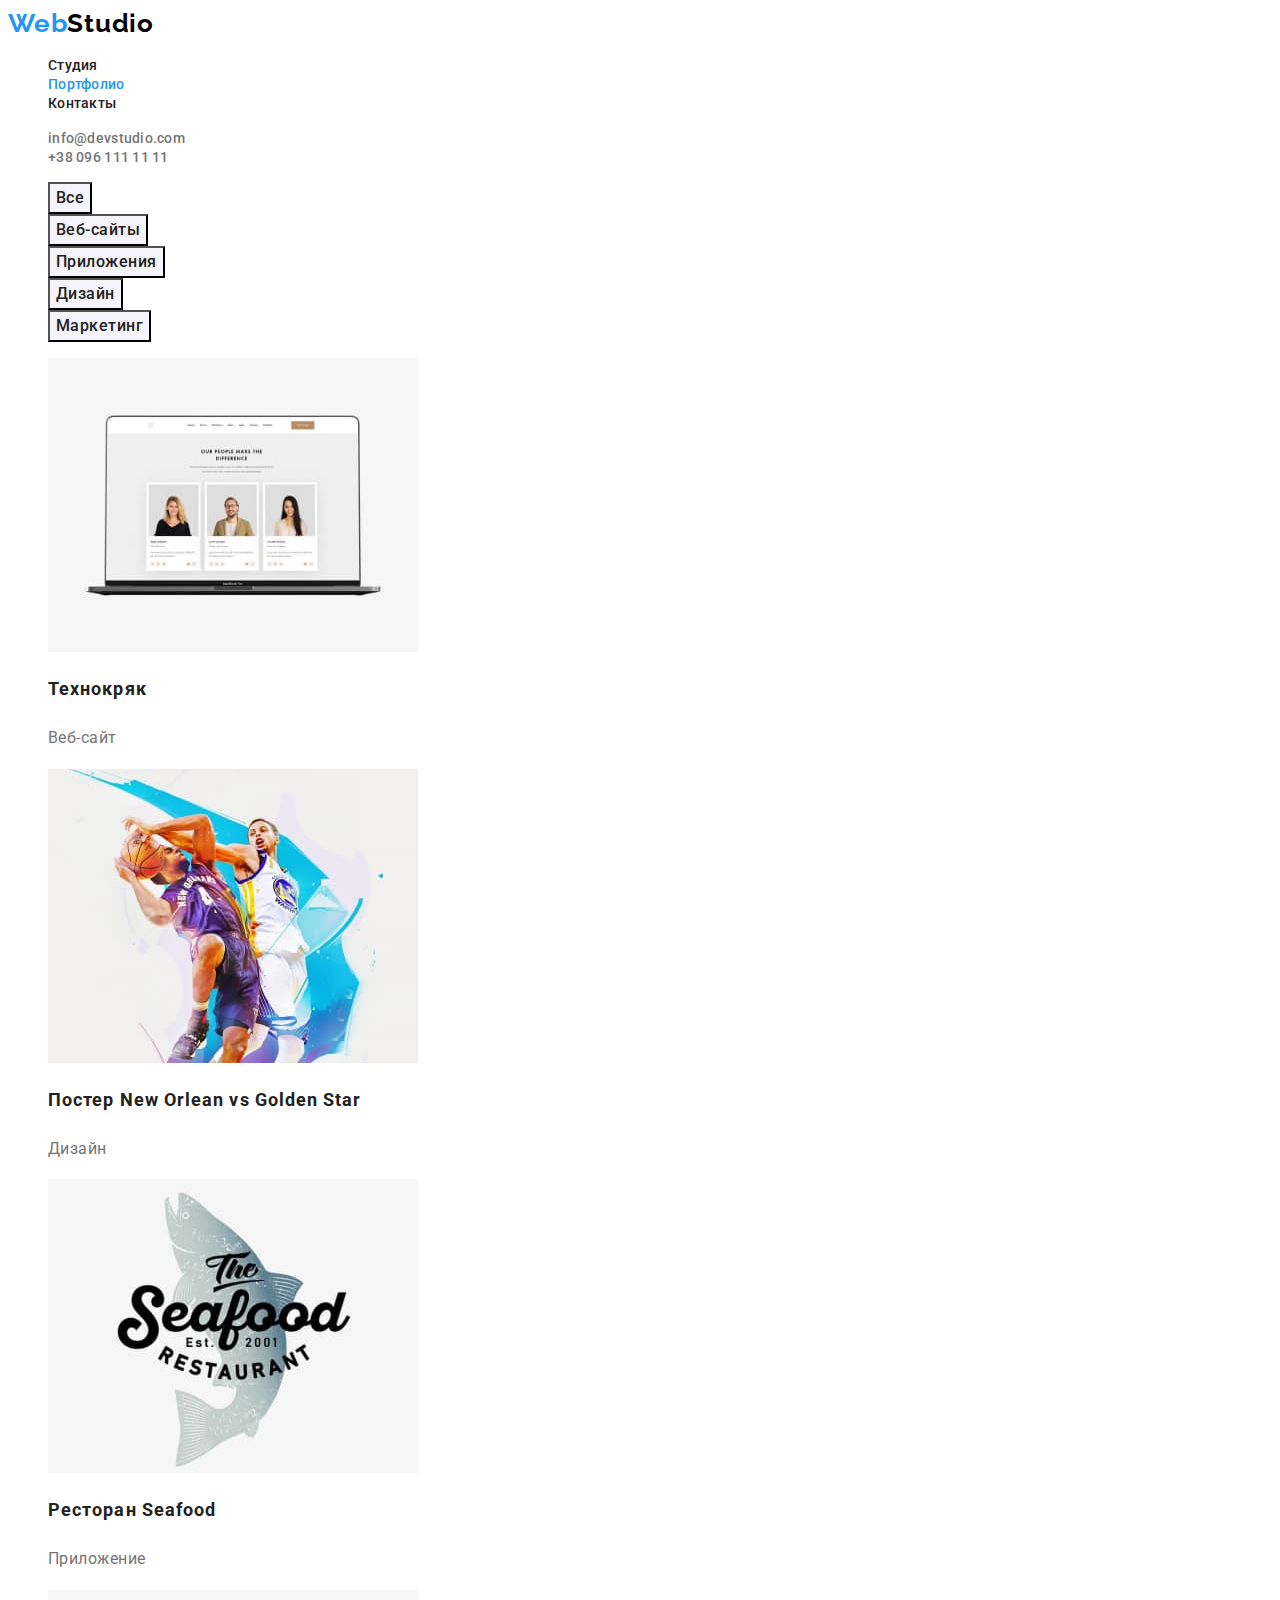
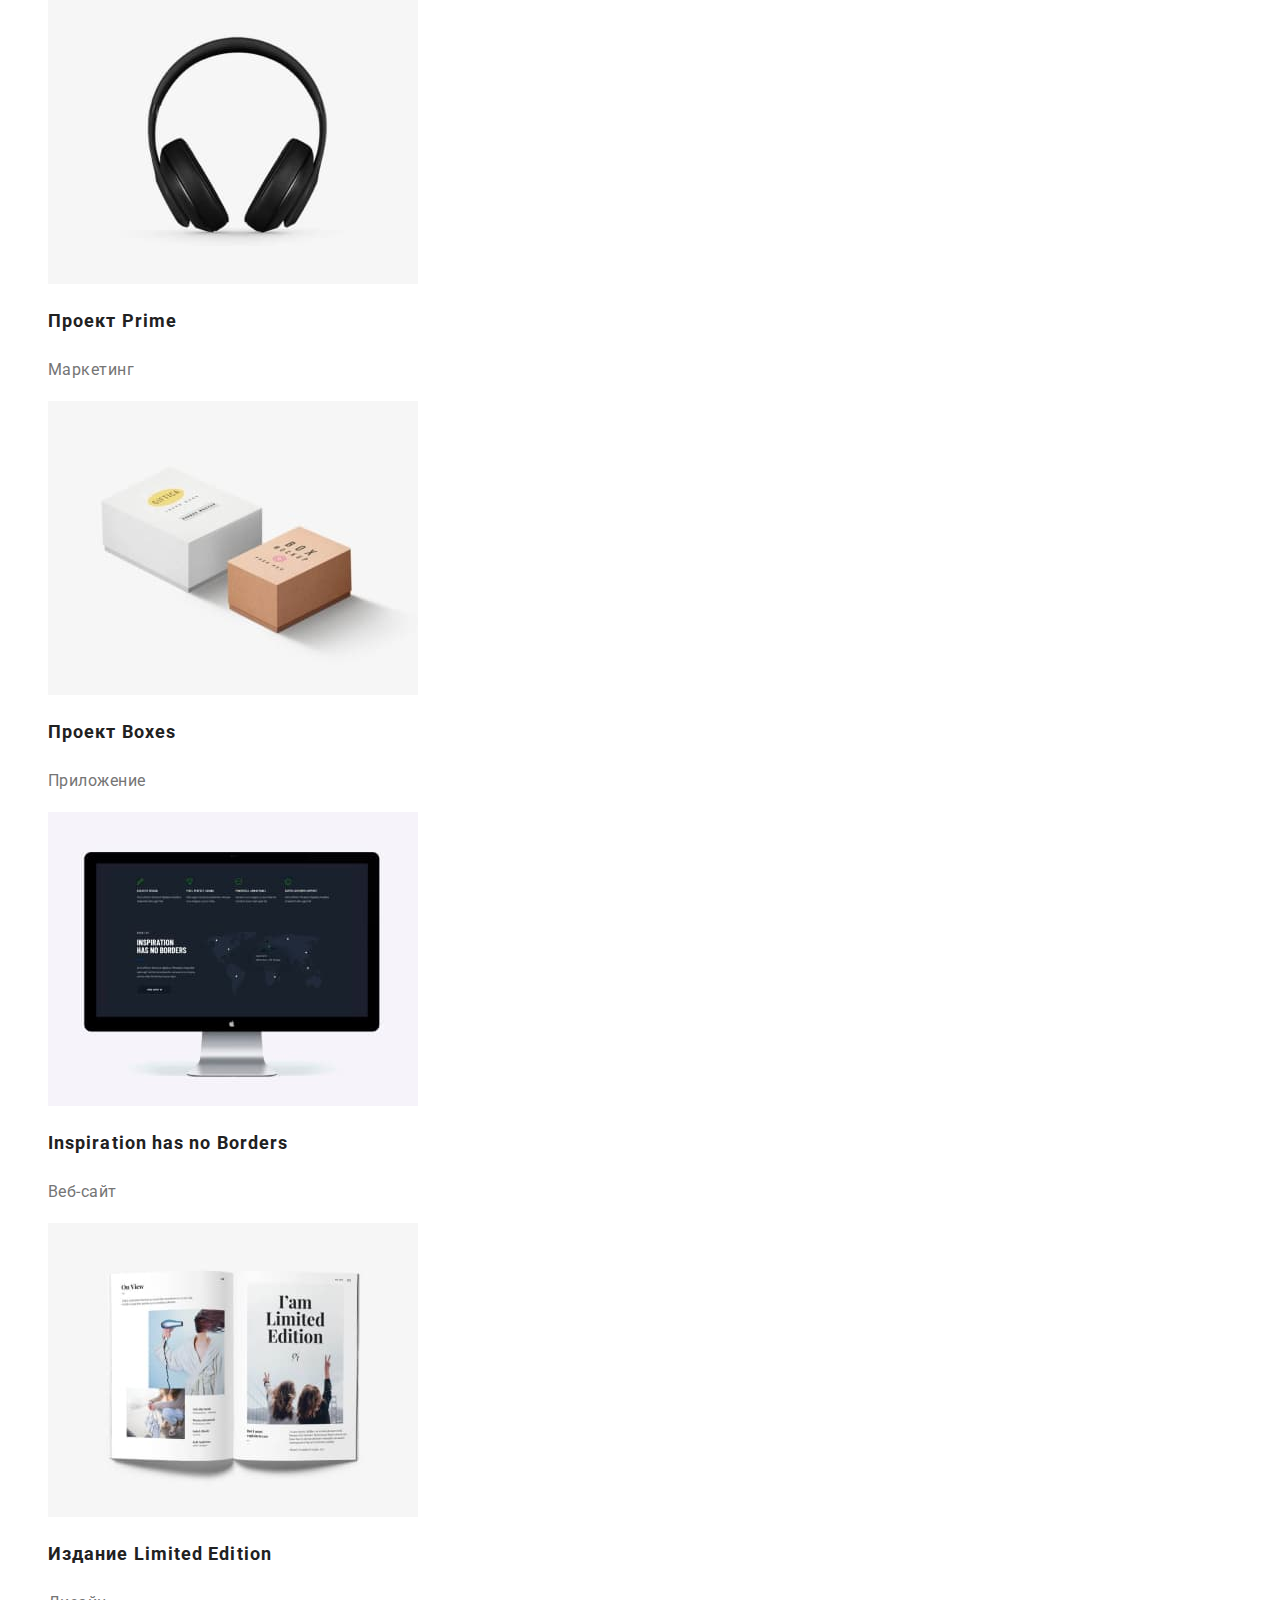
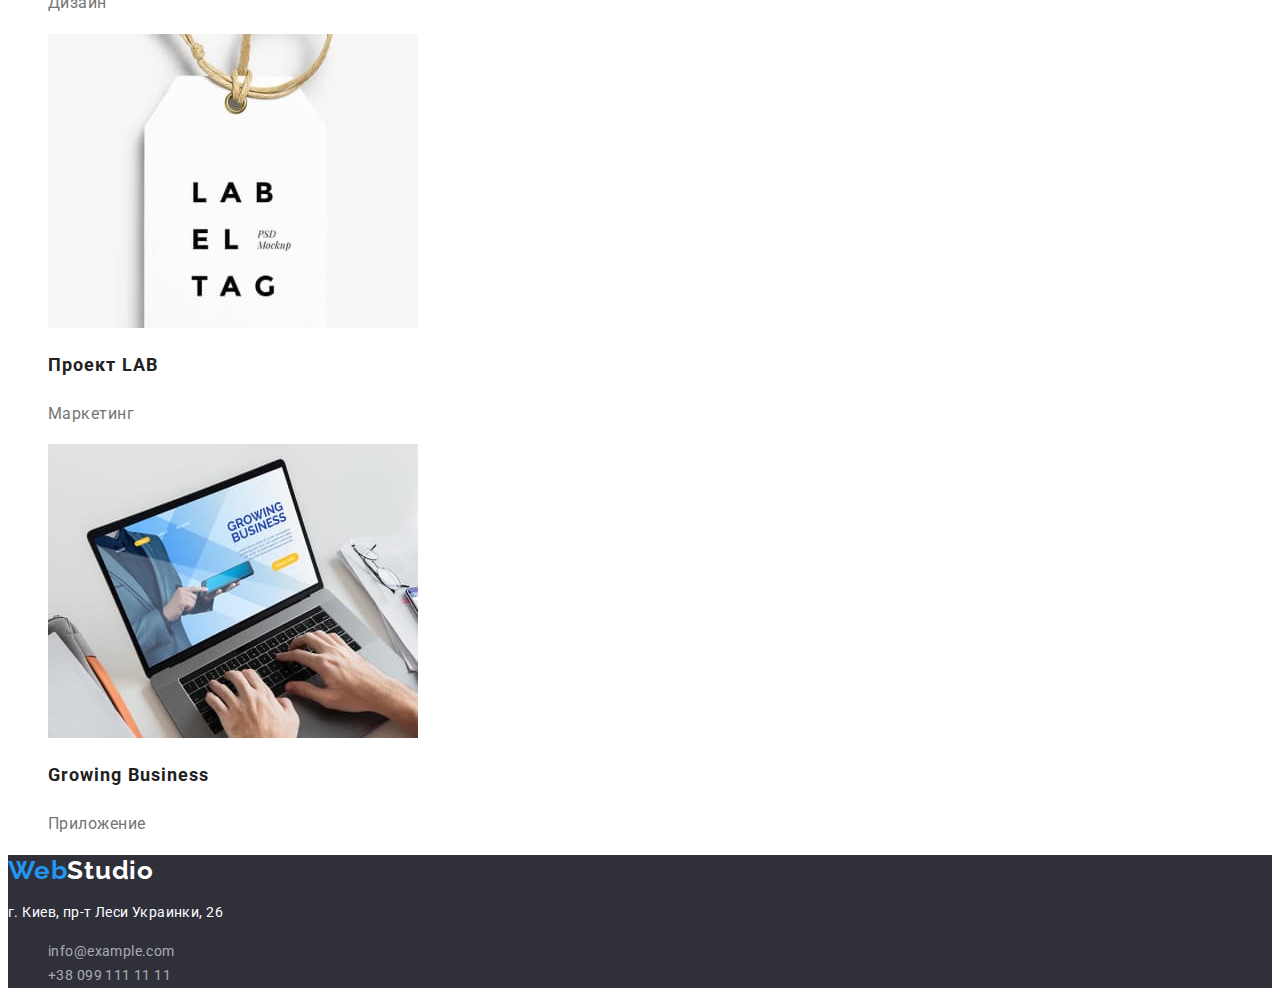
==== portfolio.html @ 7f5d50f2 "Добавлины файлы с домашнего задания Nr. 2" ====
<!DOCTYPE html>
<html lang="ru">
  <head>
    <meta charset="UTF-8" />
    <meta http-equiv="X-UA-Compatible" content="IE=edge" />
    <meta name="viewport" content="width=device-width, initial-scale=1.0" />
    <title>Портфолио</title>
    <link rel="stylesheet" href="./css/styles.css" />
    <link rel="preconnect" href="https://fonts.gstatic.com" />
    <link
      href="https://fonts.googleapis.com/css2?family=Raleway:wght@700&family=Roboto:wght@400;500;700;900&display=swap"
      rel="stylesheet"
    />
  </head>
  <body>
    <header class="page-header">
      <nav>
        <a class="logo" href="index.html"><span class="logo-blue">Web</span>Studio</a>
        <ul class="site-nav list">
          <li><a href="index.html" class="link">Студия</a></li>
          <li><a href="portfolio.html" class="link current">Портфолио</a></li>
          <li><a href="" class="link">Контакты</a></li>
        </ul>
      </nav>
      <ul class="site-contact list">
        <li><a href="mailto:info@devstudio.com" class="link">info@devstudio.com</a></li>
        <li><a href="tel:+380961111111" class="link">+38 096 111 11 11</a></li>
      </ul>
    </header>
    <main>
      <section>
        <h1 class="visually-hidden">Портфолио</h1>
        <ul class="portfolio-filter list">
          <li><button type="button" class="button">Все</button></li>
          <li><button type="button" class="button">Веб-сайты</button></li>
          <li><button type="button" class="button">Приложения</button></li>
          <li><button type="button" class="button">Дизайн</button></li>
          <li><button type="button" class="button">Маркетинг</button></li>
        </ul>
        <ul class="list">
          <li class="portfolio-card">
            <img src="./images/technokriak.jpg" width="370" height="294" alt="Ноутбук с изображением веб-сайт" />
            <h2 class="portfolio-card-title title">Технокряк</h2>
            <p class="portfolio-card-text">Веб-сайт</p>
          </li>
          <li class="portfolio-card">
            <img src="./images/new_orlean_vs_golden_star.jpg" width="370" height="294" alt="Два баскетболиста с мячом" />
            <h2 class="portfolio-card-title title">Постер <span lang="en">New Orlean vs Golden Star</span></h2>
            <p class="portfolio-card-text">Дизайн</p>
          </li>
          <li class="portfolio-card">
            <img src="./images/seafood.jpg" width="370" height="294" alt="Рыба серого цвета с надписью сифут рестарант" />
            <h2 class="portfolio-card-title title">Ресторан <span lang="en">Seafood</span></h2>
            <p class="portfolio-card-text">Приложение</p>
          </li>
          <li class="portfolio-card">
            <img src="./images/prime.jpg" width="370" height="294" alt="Наушники чёрного цвета" />
            <h2 class="portfolio-card-title title">Проект <span lang="en">Prime</span></h2>
            <p class="portfolio-card-text">Маркетинг</p>
          </li>
          <li class="portfolio-card">
            <img src="./images/boxes.jpg" width="370" height="294" alt="Две коробки: одна белая, другая коричневая" />
            <h2 class="portfolio-card-title title">Проект <span lang="en">Boxes</span></h2>
            <p class="portfolio-card-text">Приложение</p>
          </li>
          <li class="portfolio-card">
            <img
              src="./images/ispiration_has_no_borders.jpg"
              width="370"
              height="294"
              alt="Монитор с изображением веб-сайта"
            />
            <h2 class="portfolio-card-title title" lang="en">Inspiration has no Borders</h2>
            <p class="portfolio-card-text">Веб-сайт</p>
          </li>
          <li class="portfolio-card">
            <img src="./images/limited_edition.jpg" width="370" height="294" alt="Открытый журнал" />
            <h2 class="portfolio-card-title title">Издание <span lang="en">Limited Edition</span></h2>
            <p class="portfolio-card-text">Дизайн</p>
          </li>
          <li class="portfolio-card">
            <img src="./images/lab.jpg" width="370" height="294" alt="Бирка с надписью лаб эл таг" />
            <h2 class="portfolio-card-title title">Проект <span lang="en">LAB</span></h2>
            <p class="portfolio-card-text">Маркетинг</p>
          </li>
          <li class="portfolio-card">
            <img src="./images/growing_business.jpg" width="370" height="294" alt="Человек работает за компьютером" />
            <h2 class="portfolio-card-title title" lang="en">Growing Business</h2>
            <p class="portfolio-card-text">Приложение</p>
          </li>
        </ul>
      </section>
    </main>
    <footer class="footer">
      <a href="index.html" class="logo"><span class="logo-blue">Web</span>Studio</a>
      <address>
        <p class="footer-address text">г. Киев, пр-т Леси Украинки, 26</p>
        <ul class="list">
          <li><a href="mailto:info@example.com" class="link">info@example.com</a></li>
          <li><a href="tel:+380991111111" class="link">+38 099 111 11 11</a></li>
        </ul>
      </address>
    </footer>
  </body>
</html>
---- css/styles.css ----
/* Основные цвета текста и фона */

:root {
  --primary-text-color: #757575;
  --title-text-color: #212121;
  --accent-color: #2196f3;
  --footer-link-color: rgba(255, 255, 255, 0.6);
  --black-color: #000;

  --primary-background: #fff;
  --second-background: #f5f4fa;
  --hero-footer-background: #2f303a;
}

/* Общие правила */

body {
  font-family: 'Roboto', sans-serif;
  color: var(--primary-text-color);
  background-color: var(--primary-background);
}

.list {
  list-style: none;
}

.link {
  font-weight: 500;
  font-size: 14px;
  line-height: 1.14;
  letter-spacing: 0.02em;
  text-decoration: none;
}

.title {
  letter-spacing: 0.03em;
  color: var(--title-text-color);
}

.button {
  font-family: inherit;
  font-size: 16px;
  text-align: center;
  cursor: pointer;
}

/* Шапка страницы */

.page-header {
  background: var(--primary-background);
}

/* Логотип в хедере и футере*/
.page-header .logo,
.footer .logo {
  font-family: 'Raleway', sans-serif;
  font-weight: 700;
  font-size: 26px;
  line-height: 1.2;
  letter-spacing: 0.03em;
  text-decoration: none;
  color: var(--black-color);
}
.page-header .logo-blue,
.footer .logo-blue {
  color: var(--accent-color);
}
.footer .logo {
  color: var(--primary-background);
}

/* Навигация в хедере */
.site-nav .link {
  color: var(--title-text-color);
}
.site-nav .link:hover,
.site-nav .link:focus {
  color: var(--accent-color);
}
.site-nav .link.current {
  color: var(--accent-color);
}

/* Контакты в хедере */
.site-contact .link {
  color: var(--primary-text-color);
}
.site-contact .link:hover,
.site-contact .link:focus {
  color: var(--accent-color);
}

/* Секция Hero */

.page-hero {
  background: var(--hero-footer-background);
}

.page-hero .title {
  font-weight: 900;
  font-size: 44px;
  line-height: 1.36;
  text-align: center;
  letter-spacing: 0.06em;
  text-transform: uppercase;
  color: var(--primary-background);
}

.page-hero .button {
  font-weight: 700;
  line-height: 1.87;
  letter-spacing: 0.06em;
  color: var(--primary-background);
  background-color: var(--accent-color);
}

/* Секция особенности */

.visually-hidden {
  position: absolute !important;
  clip: rect(1px 1px 1px 1px);
  clip: rect(1px, 1px, 1px, 1px);
  padding: 0 !important;
  border: 0 !important;
  height: 1px !important;
  width: 1px !important;
  overflow: hidden;
}

.feature-title {
  font-size: 14px;
  line-height: 1.14;
  text-transform: uppercase;
}

.feature-text {
  font-size: 14px;
  line-height: 1.71;
  letter-spacing: 0.03em;
}

/* Секция Чем мы занимаемся */

.work-title {
  font-size: 36px;
  line-height: 1.17;
  text-align: center;
}

/* Cекция наша команда */

.team {
  background: var(--second-background);
}

.team-сard {
  background: var(--primary-background);
  text-align: center;
}

.team-title.title {
  font-size: 36px;
  line-height: 1.17;
  text-align: center;
}

.team-card-title.title {
  font-weight: 500;
  font-size: 16px;
  line-height: 1.19;
}
.team-card-text {
  font-size: 16px;
  line-height: 1.19;
  letter-spacing: 0.03em;
}

/* Footer cтраницы */

.footer {
  background-color: var(--hero-footer-background);
}
.footer .text {
  color: var(--primary-background);
}
.footer-address.text {
  font-style: normal;
  font-weight: 400;
  font-size: 14px;
  line-height: 1.71;
  letter-spacing: 0.03em;
}

.footer .link {
  font-style: normal;
  font-weight: 400;
  line-height: 1.71;
  letter-spacing: 0.03em;
  color: var(--footer-link-color);
}
.footer .link:hover,
.footer .link:focus {
  color: var(--accent-color);
}

/* Страница Портфолио */

.portfolio-card {
  background-color: var(--primary-background);
}
/* Cписок кнопок- фильтр */
.portfolio-filter .button {
  font-weight: 500;
  line-height: 1.62;
  letter-spacing: 0.03em;
  color: var(--title-text-color);
  background-color: #f5f4fa;
}
.portfolio-filter .button:hover,
.portfolio-filter .button:focus {
  color: var(--primary-background);
  background-color: var(--accent-color);
}
/* Карточки портфолио */
.portfolio-card-title {
  font-size: 18px;
  line-height: 2;
  letter-spacing: 0.06em;
}
.portfolio-card-text {
  font-size: 16px;
  line-height: 1.87;
  letter-spacing: 0.03em;
}
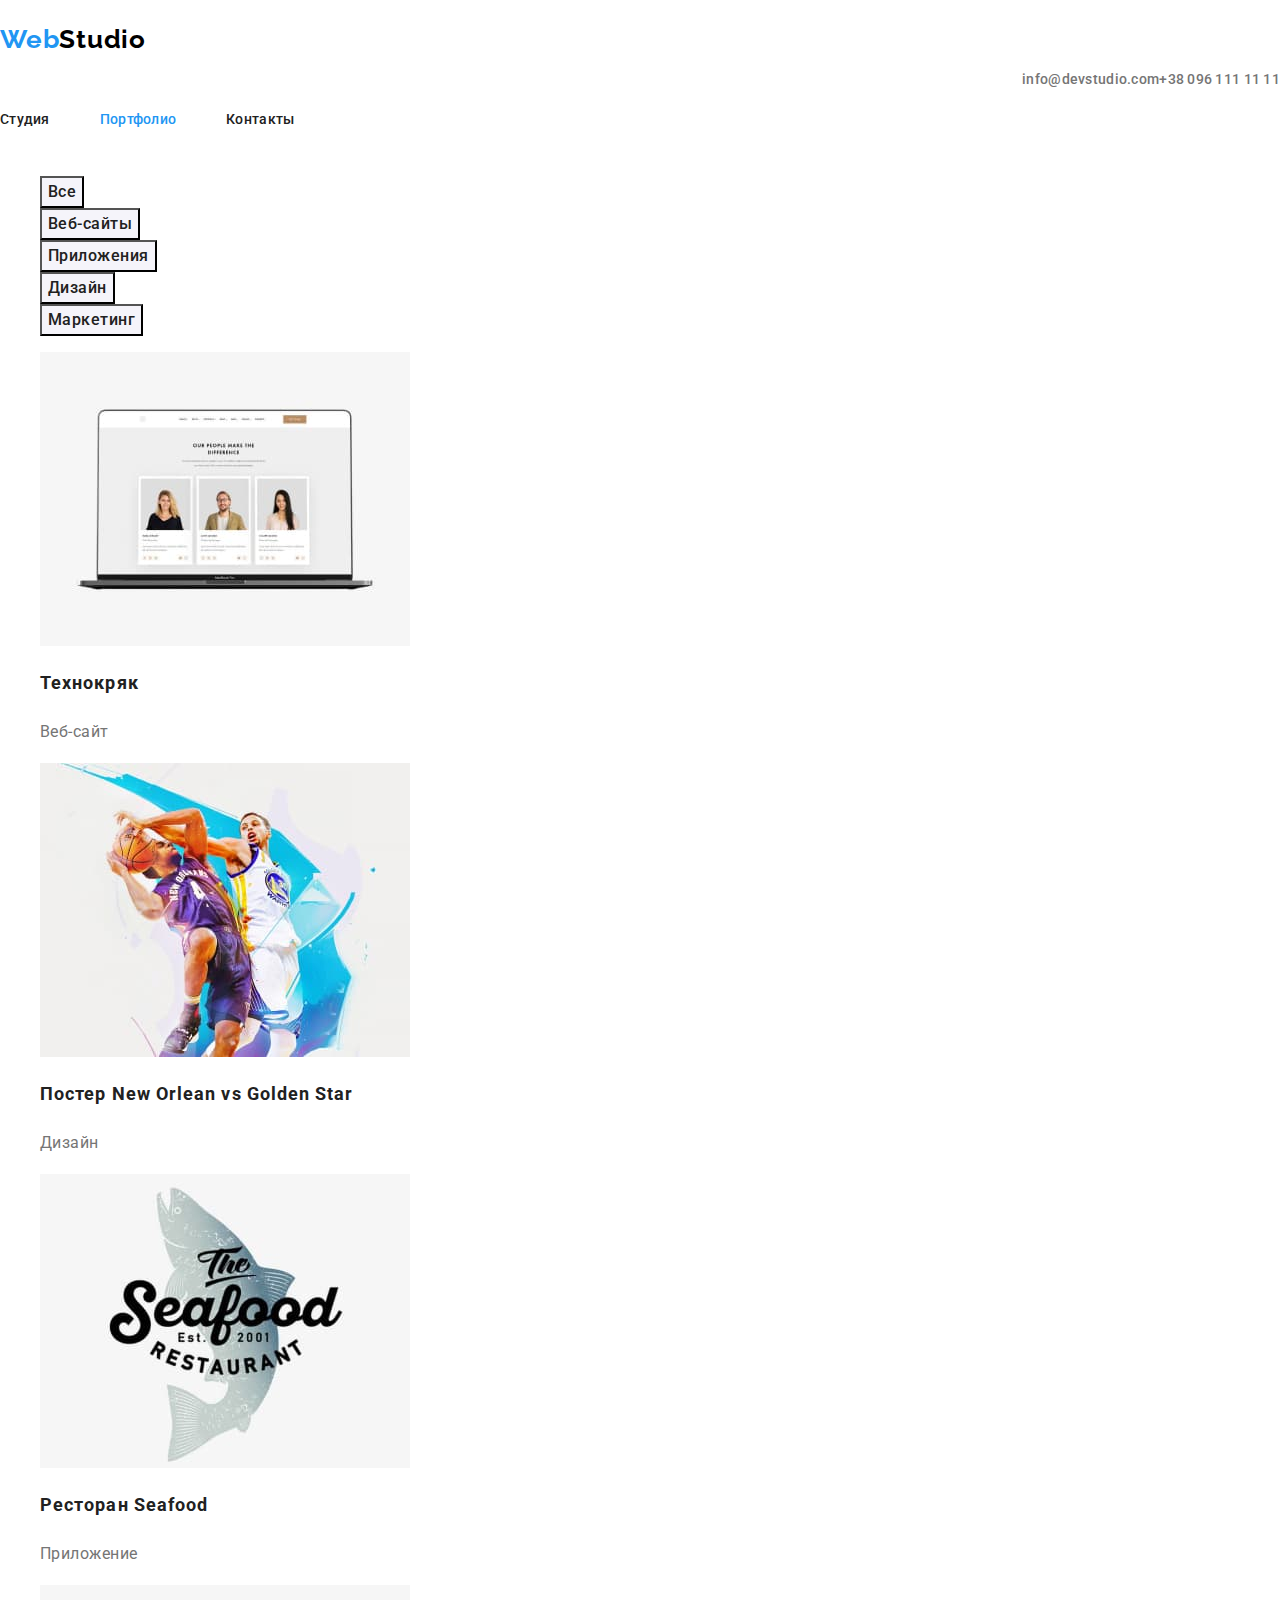
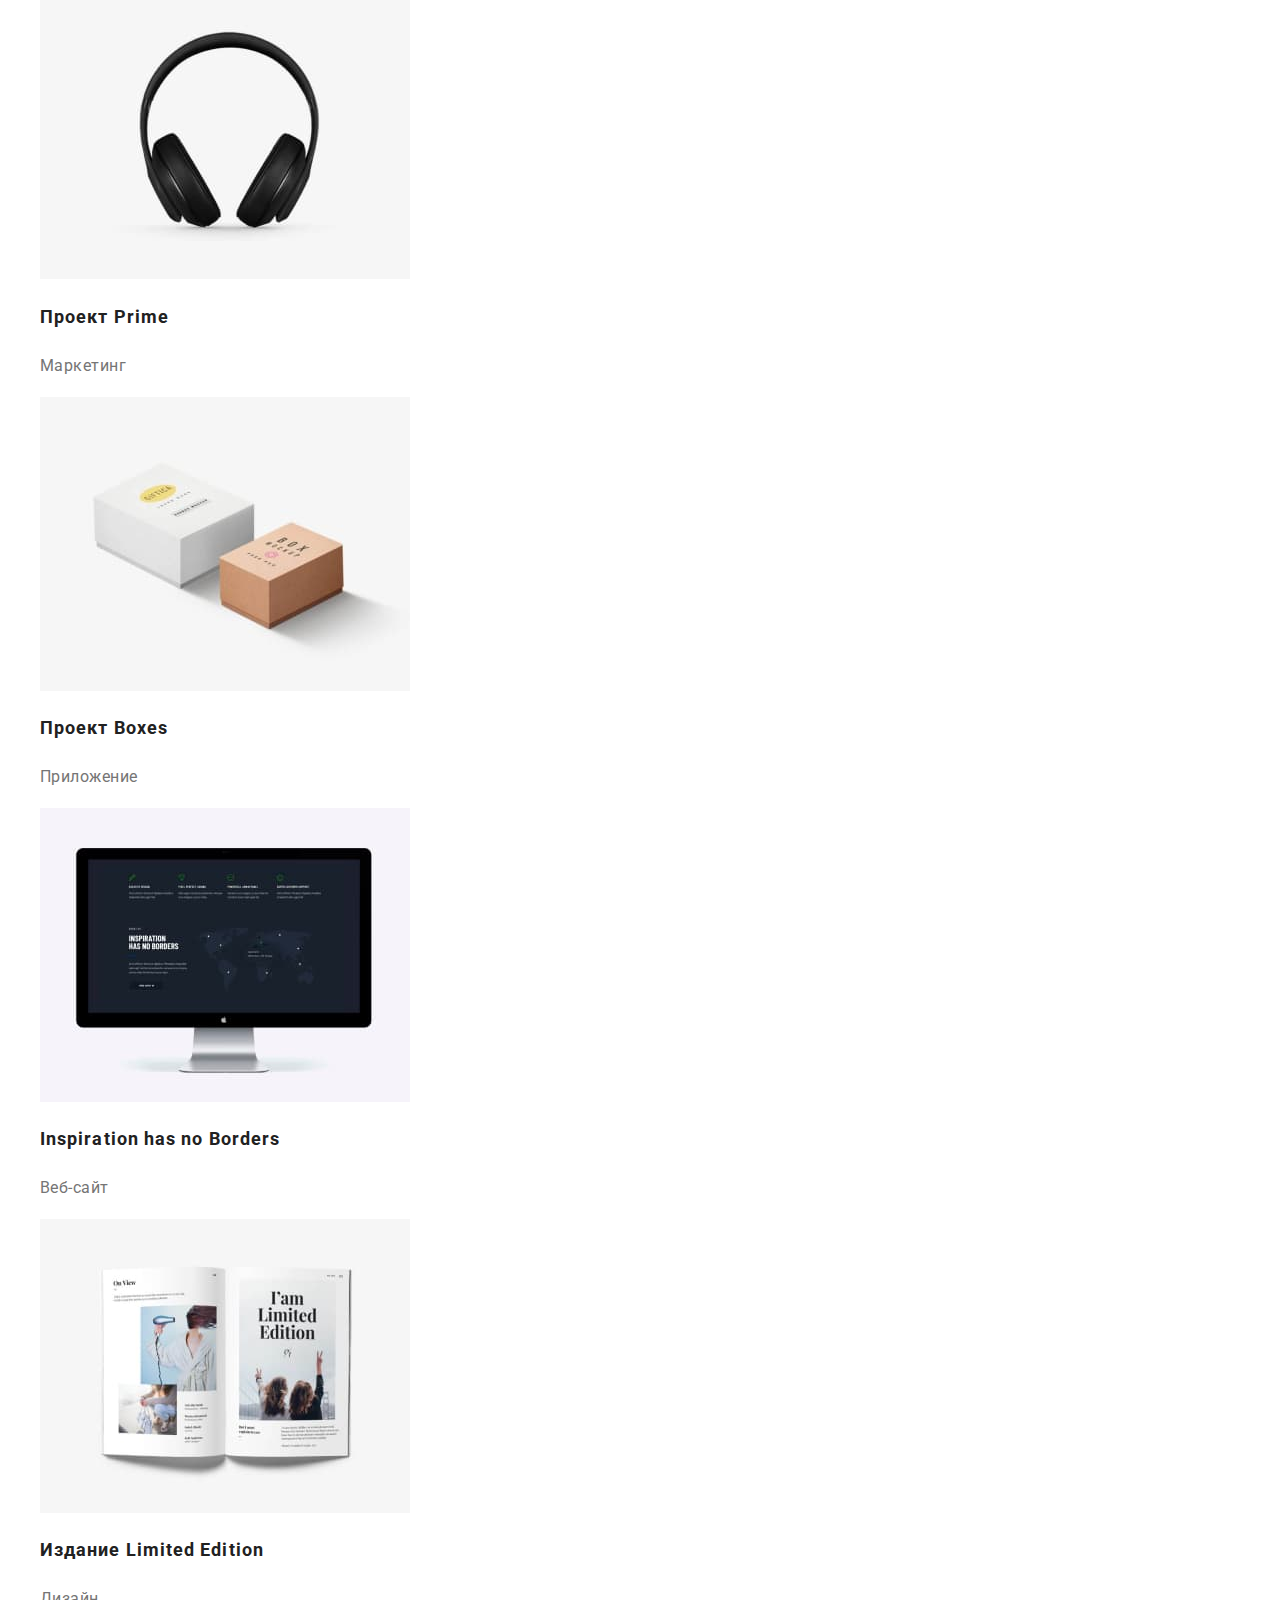
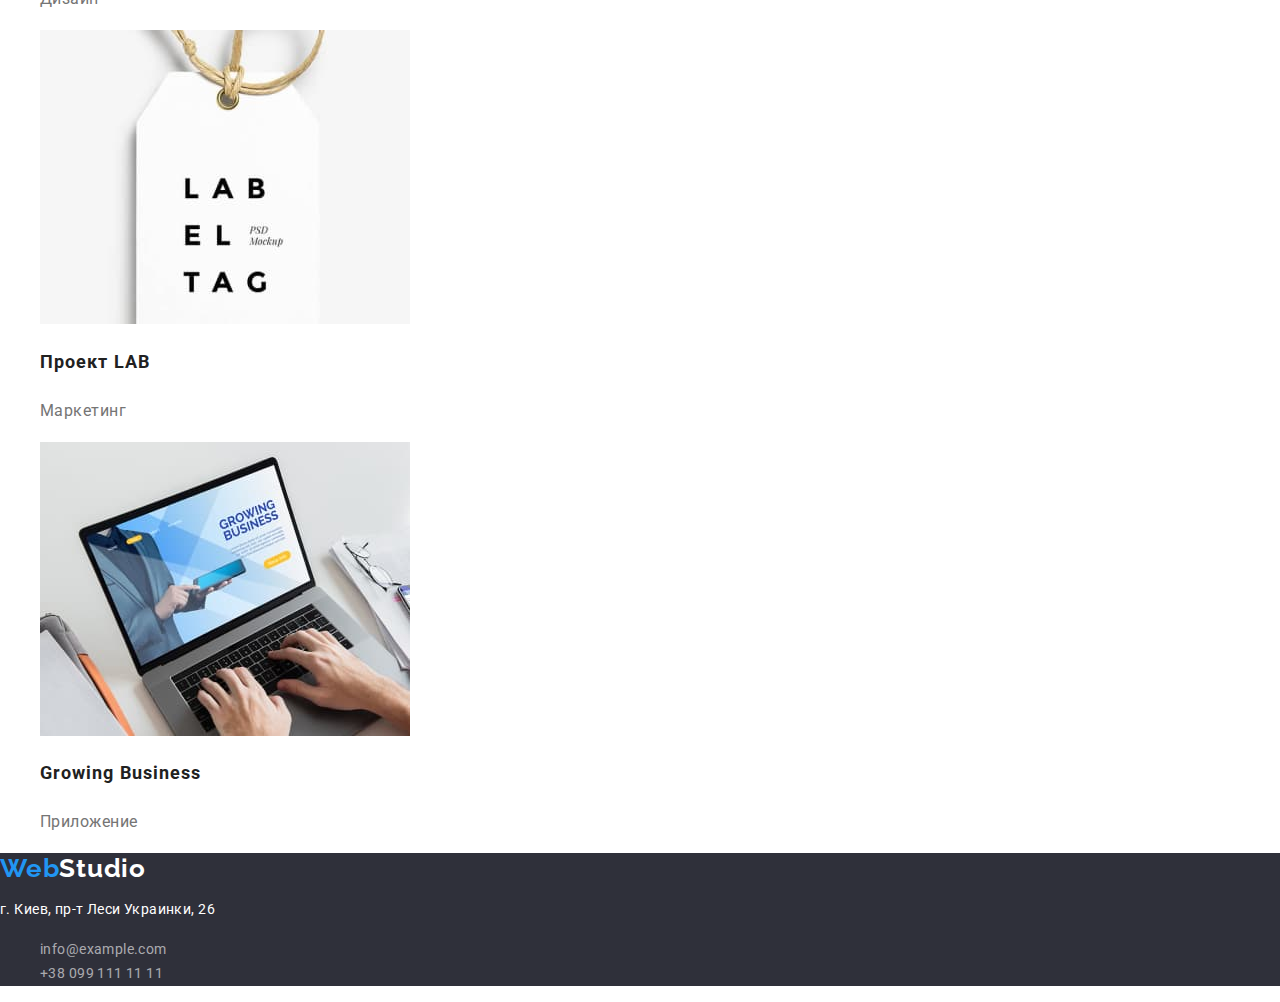
==== commit e4488d65: "Оформление шапки с помошью Flexbox" ====
--- a/portfolio.html
+++ b/portfolio.html
@@ -5,21 +5,22 @@
     <meta http-equiv="X-UA-Compatible" content="IE=edge" />
     <meta name="viewport" content="width=device-width, initial-scale=1.0" />
     <title>Портфолио</title>
-    <link rel="stylesheet" href="./css/styles.css" />
     <link rel="preconnect" href="https://fonts.gstatic.com" />
     <link
       href="https://fonts.googleapis.com/css2?family=Raleway:wght@700&family=Roboto:wght@400;500;700;900&display=swap"
       rel="stylesheet"
     />
+    <link rel="stylesheet" href="https://cdnjs.cloudflare.com/ajax/libs/modern-normalize/1.0.0/modern-normalize.css" />
+    <link rel="stylesheet" href="./css/styles.css" />
   </head>
   <body>
     <header class="page-header">
       <nav>
         <a class="logo" href="index.html"><span class="logo-blue">Web</span>Studio</a>
         <ul class="site-nav list">
-          <li><a href="index.html" class="link">Студия</a></li>
-          <li><a href="portfolio.html" class="link current">Портфолио</a></li>
-          <li><a href="" class="link">Контакты</a></li>
+          <li class="item"><a href="index.html" class="link">Студия</a></li>
+          <li class="item"><a href="portfolio.html" class="link current">Портфолио</a></li>
+          <li class="item"><a href="" class="link">Контакты</a></li>
         </ul>
       </nav>
       <ul class="site-contact list">
--- a/css/styles.css
+++ b/css/styles.css
@@ -47,11 +47,32 @@
 /* Шапка страницы */
 
 .page-header {
+  display: flex;
+  align-items: center;
   background: var(--primary-background);
 }
 
+.main-nav {
+  display: flex;
+  align-items: center;
+}
+
 /* Логотип в хедере и футере*/
-.page-header .logo,
+
+.page-header .logo {
+  display: block;
+  margin-right: 93px;
+  padding-top: 24px;
+  padding-bottom: 25px;
+
+  font-family: 'Raleway', sans-serif;
+  font-weight: 700;
+  font-size: 26px;
+  line-height: 1.2;
+  letter-spacing: 0.03em;
+  text-decoration: none;
+  color: var(--black-color);
+}
 .footer .logo {
   font-family: 'Raleway', sans-serif;
   font-weight: 700;
@@ -70,7 +91,20 @@
 }
 
 /* Навигация в хедере */
+.site-nav {
+  display: flex;
+  margin-top: 0px;
+  margin-bottom: 0px;
+  padding-left: 0px;
+}
+
+.site-nav .item:not(:last-child) {
+  margin-right: 50px;
+}
 .site-nav .link {
+  display: block;
+  padding-top: 32px;
+  padding-bottom: 32px;
   color: var(--title-text-color);
 }
 .site-nav .link:hover,
@@ -82,9 +116,26 @@
 }
 
 /* Контакты в хедере */
+.site-contact {
+  display: flex;
+  padding-left: 0px;
+  margin-top: 0px;
+  margin-bottom: 0px;
+  margin-left: auto;
+}
+
+.site-contact .item:not(:last-child) {
+  margin-right: 50px;
+}
+
 .site-contact .link {
+  display: block;
+  padding-top: 32px;
+  padding-bottom: 32px;
+
   color: var(--primary-text-color);
 }
+
 .site-contact .link:hover,
 .site-contact .link:focus {
   color: var(--accent-color);
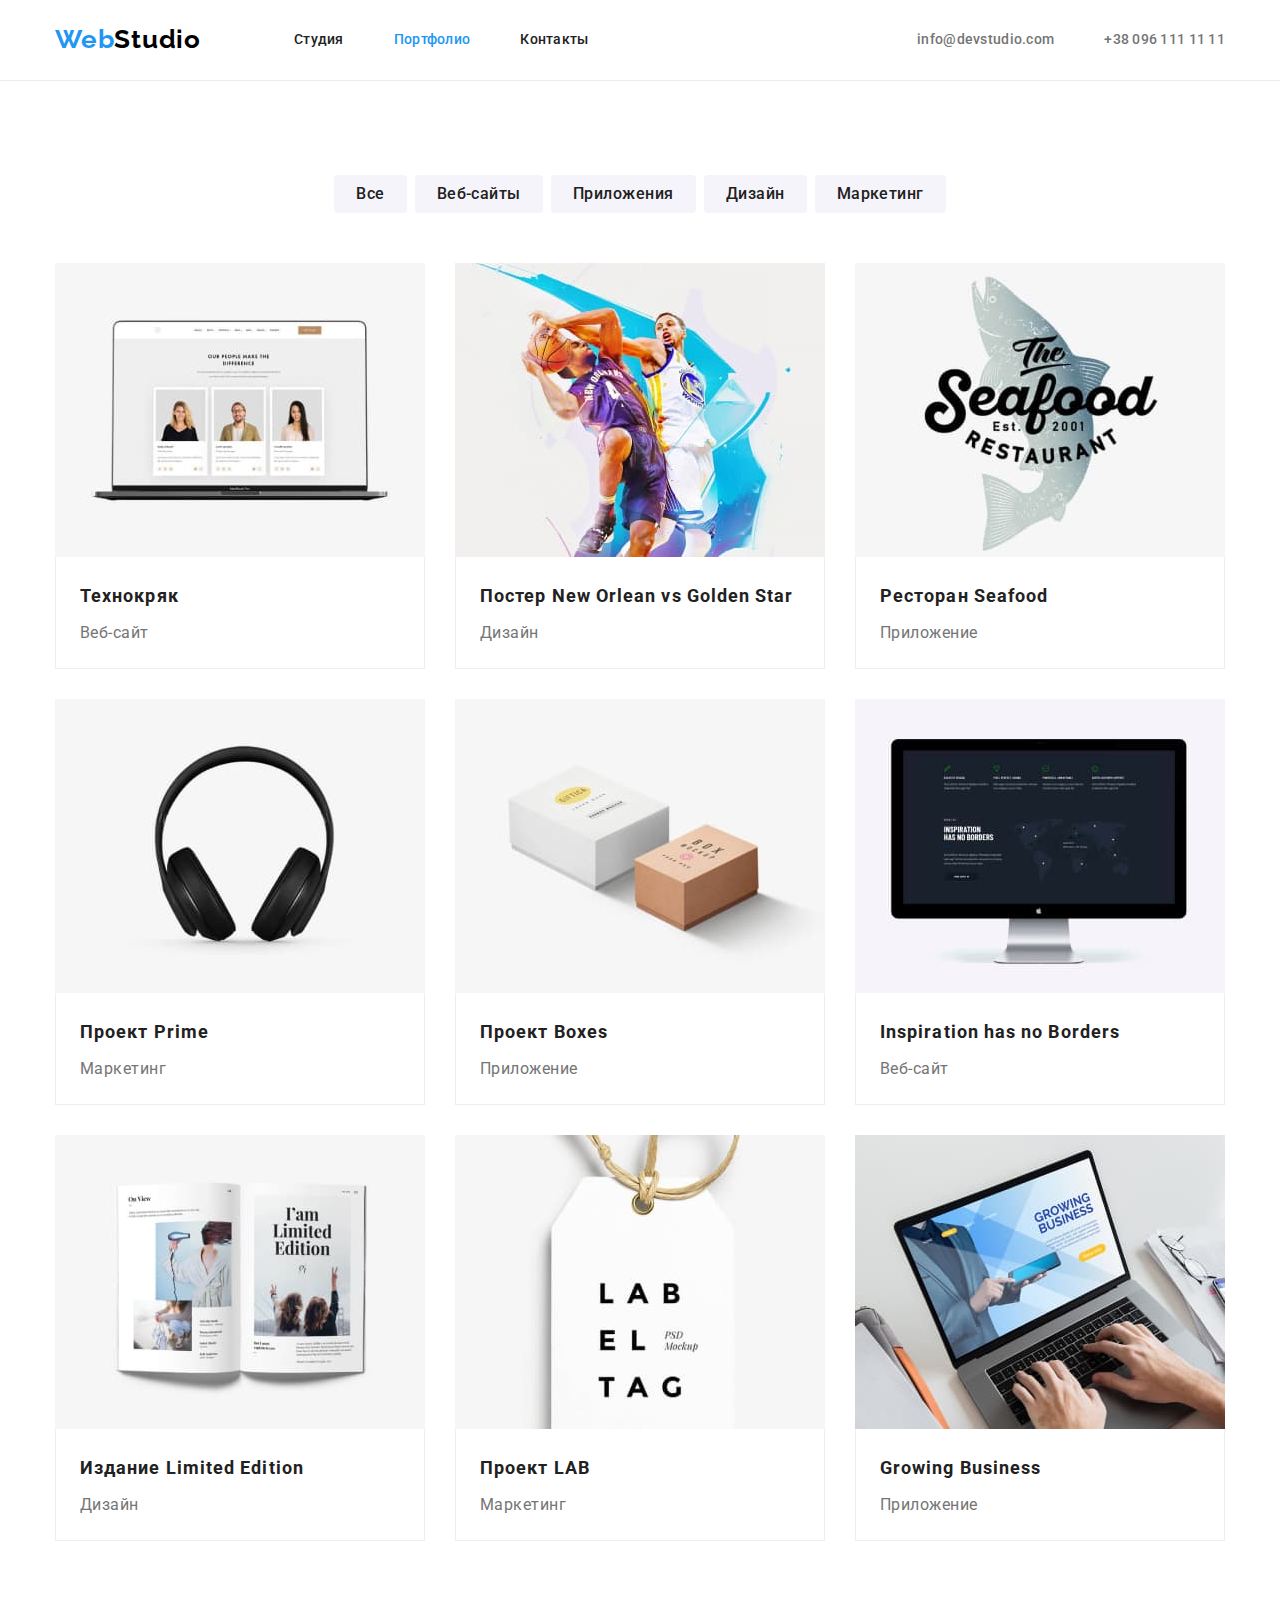
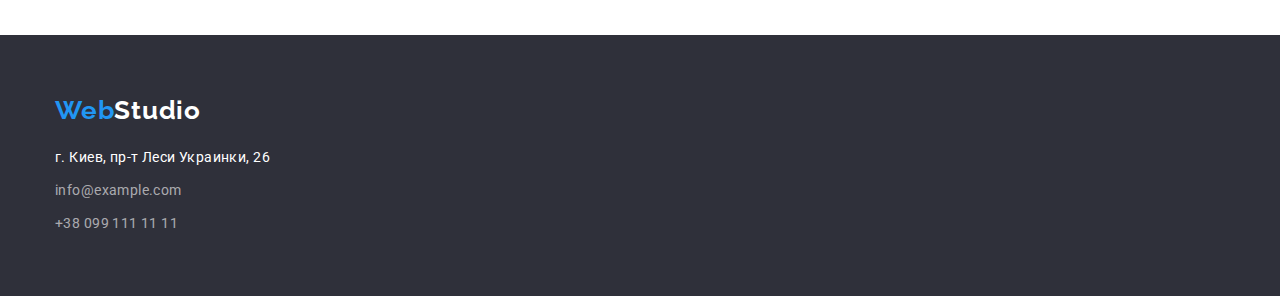
==== commit 17935d69: "был стилизирован portfolio.html" ====
--- a/portfolio.html
+++ b/portfolio.html
@@ -15,92 +15,147 @@
   </head>
   <body>
     <header class="page-header">
-      <nav>
-        <a class="logo" href="index.html"><span class="logo-blue">Web</span>Studio</a>
-        <ul class="site-nav list">
-          <li class="item"><a href="index.html" class="link">Студия</a></li>
-          <li class="item"><a href="portfolio.html" class="link current">Портфолио</a></li>
-          <li class="item"><a href="" class="link">Контакты</a></li>
+      <div class="container flex-center">
+        <nav class="main-nav">
+          <a class="logo" href="index.html"><span class="logo-blue">Web</span>Studio</a>
+          <ul class="site-nav list">
+            <li class="item"><a href="index.html" class="link">Студия</a></li>
+            <li class="item"><a href="portfolio.html" class="link current">Портфолио</a></li>
+            <li class="item"><a href="" class="link">Контакты</a></li>
+          </ul>
+        </nav>
+        <ul class="site-contact list">
+          <li class="item"><a href="mailto:info@devstudio.com" class="link">info@devstudio.com</a></li>
+          <li class="item"><a href="tel:+380961111111" class="link">+38 096 111 11 11</a></li>
         </ul>
-      </nav>
-      <ul class="site-contact list">
-        <li><a href="mailto:info@devstudio.com" class="link">info@devstudio.com</a></li>
-        <li><a href="tel:+380961111111" class="link">+38 096 111 11 11</a></li>
-      </ul>
+      </div>
     </header>
     <main>
-      <section>
-        <h1 class="visually-hidden">Портфолио</h1>
-        <ul class="portfolio-filter list">
-          <li><button type="button" class="button">Все</button></li>
-          <li><button type="button" class="button">Веб-сайты</button></li>
-          <li><button type="button" class="button">Приложения</button></li>
-          <li><button type="button" class="button">Дизайн</button></li>
-          <li><button type="button" class="button">Маркетинг</button></li>
-        </ul>
-        <ul class="list">
-          <li class="portfolio-card">
-            <img src="./images/technokriak.jpg" width="370" height="294" alt="Ноутбук с изображением веб-сайт" />
-            <h2 class="portfolio-card-title title">Технокряк</h2>
-            <p class="portfolio-card-text">Веб-сайт</p>
-          </li>
-          <li class="portfolio-card">
-            <img src="./images/new_orlean_vs_golden_star.jpg" width="370" height="294" alt="Два баскетболиста с мячом" />
-            <h2 class="portfolio-card-title title">Постер <span lang="en">New Orlean vs Golden Star</span></h2>
-            <p class="portfolio-card-text">Дизайн</p>
-          </li>
-          <li class="portfolio-card">
-            <img src="./images/seafood.jpg" width="370" height="294" alt="Рыба серого цвета с надписью сифут рестарант" />
-            <h2 class="portfolio-card-title title">Ресторан <span lang="en">Seafood</span></h2>
-            <p class="portfolio-card-text">Приложение</p>
-          </li>
-          <li class="portfolio-card">
-            <img src="./images/prime.jpg" width="370" height="294" alt="Наушники чёрного цвета" />
-            <h2 class="portfolio-card-title title">Проект <span lang="en">Prime</span></h2>
-            <p class="portfolio-card-text">Маркетинг</p>
-          </li>
-          <li class="portfolio-card">
-            <img src="./images/boxes.jpg" width="370" height="294" alt="Две коробки: одна белая, другая коричневая" />
-            <h2 class="portfolio-card-title title">Проект <span lang="en">Boxes</span></h2>
-            <p class="portfolio-card-text">Приложение</p>
-          </li>
-          <li class="portfolio-card">
-            <img
-              src="./images/ispiration_has_no_borders.jpg"
-              width="370"
-              height="294"
-              alt="Монитор с изображением веб-сайта"
-            />
-            <h2 class="portfolio-card-title title" lang="en">Inspiration has no Borders</h2>
-            <p class="portfolio-card-text">Веб-сайт</p>
-          </li>
-          <li class="portfolio-card">
-            <img src="./images/limited_edition.jpg" width="370" height="294" alt="Открытый журнал" />
-            <h2 class="portfolio-card-title title">Издание <span lang="en">Limited Edition</span></h2>
-            <p class="portfolio-card-text">Дизайн</p>
-          </li>
-          <li class="portfolio-card">
-            <img src="./images/lab.jpg" width="370" height="294" alt="Бирка с надписью лаб эл таг" />
-            <h2 class="portfolio-card-title title">Проект <span lang="en">LAB</span></h2>
-            <p class="portfolio-card-text">Маркетинг</p>
-          </li>
-          <li class="portfolio-card">
-            <img src="./images/growing_business.jpg" width="370" height="294" alt="Человек работает за компьютером" />
-            <h2 class="portfolio-card-title title" lang="en">Growing Business</h2>
-            <p class="portfolio-card-text">Приложение</p>
-          </li>
-        </ul>
+      <section class="portfolio">
+        <div class="container">
+          <h1 class="visually-hidden">Портфолио</h1>
+          <ul class="portfolio-filter list">
+            <li class="item"><button type="button" class="button">Все</button></li>
+            <li class="item"><button type="button" class="button">Веб-сайты</button></li>
+            <li class="item"><button type="button" class="button">Приложения</button></li>
+            <li class="item"><button type="button" class="button">Дизайн</button></li>
+            <li class="item"><button type="button" class="button">Маркетинг</button></li>
+          </ul>
+          <ul class="portfolio-list list">
+            <li class="portfolio-card">
+              <img
+                class="img"
+                src="./images/technokriak.jpg"
+                width="370"
+                height="294"
+                alt="Ноутбук с изображением веб-сайт"
+              />
+              <div class="portfolio-lower-card">
+                <h2 class="portfolio-card-title title">Технокряк</h2>
+                <p class="portfolio-card-text">Веб-сайт</p>
+              </div>
+            </li>
+            <li class="portfolio-card">
+              <img
+                class="img"
+                src="./images/new_orlean_vs_golden_star.jpg"
+                width="370"
+                height="294"
+                alt="Два баскетболиста с мячом"
+              />
+              <div class="portfolio-lower-card">
+                <h2 class="portfolio-card-title title">Постер <span lang="en">New Orlean vs Golden Star</span></h2>
+                <p class="portfolio-card-text">Дизайн</p>
+              </div>
+            </li>
+            <li class="portfolio-card">
+              <img
+                class="img"
+                src="./images/seafood.jpg"
+                width="370"
+                height="294"
+                alt="Рыба серого цвета с надписью сифут рестарант"
+              />
+              <div class="portfolio-lower-card">
+                <h2 class="portfolio-card-title title">Ресторан <span lang="en">Seafood</span></h2>
+                <p class="portfolio-card-text">Приложение</p>
+              </div>
+            </li>
+            <li class="portfolio-card">
+              <img class="img" src="./images/prime.jpg" width="370" height="294" alt="Наушники чёрного цвета" />
+              <div class="portfolio-lower-card">
+                <h2 class="portfolio-card-title title">Проект <span lang="en">Prime</span></h2>
+                <p class="portfolio-card-text">Маркетинг</p>
+              </div>
+            </li>
+            <li class="portfolio-card">
+              <img
+                class="img"
+                src="./images/boxes.jpg"
+                width="370"
+                height="294"
+                alt="Две коробки: одна белая, другая коричневая"
+              />
+              <div class="portfolio-lower-card">
+                <h2 class="portfolio-card-title title">Проект <span lang="en">Boxes</span></h2>
+                <p class="portfolio-card-text">Приложение</p>
+              </div>
+            </li>
+            <li class="portfolio-card">
+              <img
+                class="img"
+                src="./images/ispiration_has_no_borders.jpg"
+                width="370"
+                height="294"
+                alt="Монитор с изображением веб-сайта"
+              />
+              <div class="portfolio-lower-card">
+                <h2 class="portfolio-card-title title" lang="en">Inspiration has no Borders</h2>
+                <p class="portfolio-card-text">Веб-сайт</p>
+              </div>
+            </li>
+            <li class="portfolio-card">
+              <img class="img" src="./images/limited_edition.jpg" width="370" height="294" alt="Открытый журнал" />
+              <div class="portfolio-lower-card">
+                <h2 class="portfolio-card-title title">Издание <span lang="en">Limited Edition</span></h2>
+                <p class="portfolio-card-text">Дизайн</p>
+              </div>
+            </li>
+            <li class="portfolio-card">
+              <img class="img" src="./images/lab.jpg" width="370" height="294" alt="Бирка с надписью лаб эл таг" />
+              <div class="portfolio-lower-card">
+                <h2 class="portfolio-card-title title">Проект <span lang="en">LAB</span></h2>
+                <p class="portfolio-card-text">Маркетинг</p>
+              </div>
+            </li>
+            <li class="portfolio-card">
+              <img
+                class="img"
+                src="./images/growing_business.jpg"
+                width="370"
+                height="294"
+                alt="Человек работает за компьютером"
+              />
+              <div class="portfolio-lower-card">
+                <h2 class="portfolio-card-title title" lang="en">Growing Business</h2>
+                <p class="portfolio-card-text">Приложение</p>
+              </div>
+            </li>
+          </ul>
+        </div>
       </section>
     </main>
     <footer class="footer">
-      <a href="index.html" class="logo"><span class="logo-blue">Web</span>Studio</a>
-      <address>
-        <p class="footer-address text">г. Киев, пр-т Леси Украинки, 26</p>
-        <ul class="list">
-          <li><a href="mailto:info@example.com" class="link">info@example.com</a></li>
-          <li><a href="tel:+380991111111" class="link">+38 099 111 11 11</a></li>
-        </ul>
-      </address>
+      <div class="container">
+        <a href="index.html" class="logo"><span class="logo-blue">Web</span>Studio</a>
+        <address>
+          <p class="footer-address text">г. Киев, пр-т Леси Украинки, 26</p>
+          <ul class="footer-list list">
+            <li class="item"><a href="mailto:info@example.com" class="link">info@example.com</a></li>
+            <li class="item"><a href="tel:+380991111111" class="link">+38 099 111 11 11</a></li>
+          </ul>
+        </address>
+      </div>
     </footer>
   </body>
 </html>
--- a/css/styles.css
+++ b/css/styles.css
@@ -10,14 +10,56 @@
   --primary-background: #fff;
   --second-background: #f5f4fa;
   --hero-footer-background: #2f303a;
+
+  --section-padding: 94px;
+  --title-margin: 50px;
+  --element-padding: 30px;
+  --logo-margin: 93px;
+  --hero-padding: 200px;
+  --header-padding: 32px;
+  --header-logo-top-padding: 24px;
+  --header-logo-bottom-padding: 25px;
+  --feature-title-margin: 10px;
+  --footer-padding: 60px;
+  --footer-logo-margin: 20px;
+  --footer-list-margin: 9px;
+  --button-margin: 8px;
+  --portfolio-card-title-margin: 4px;
 }
 
 /* Общие правила */
+
+html {
+  box-sizing: border-box;
+}
+*,
+*::before,
+*::after {
+  box-sizing: inherit;
+}
 
 body {
   font-family: 'Roboto', sans-serif;
   color: var(--primary-text-color);
   background-color: var(--primary-background);
+}
+
+h1,
+h2,
+h3,
+p,
+ul,
+li {
+  margin: 0px;
+}
+
+.container {
+  width: 1200px;
+  padding-left: 15px;
+  padding-right: 15px;
+
+  margin-left: auto;
+  margin-right: auto;
 }
 
 .list {
@@ -38,32 +80,41 @@
 }
 
 .button {
+  border: 0px solid transparent;
+  border-radius: 4px;
+
   font-family: inherit;
   font-size: 16px;
   text-align: center;
   cursor: pointer;
 }
 
+.img {
+  display: block;
+  max-width: 100%;
+}
 /* Шапка страницы */
 
 .page-header {
+  border-bottom: 1px solid #ececec;
+
+  background: var(--primary-background);
+}
+
+.flex-center {
   display: flex;
   align-items: center;
-  background: var(--primary-background);
-}
-
+}
 .main-nav {
   display: flex;
-  align-items: center;
 }
 
 /* Логотип в хедере и футере*/
-
 .page-header .logo {
-  display: block;
-  margin-right: 93px;
-  padding-top: 24px;
-  padding-bottom: 25px;
+  display: inline-block;
+  margin-right: var(--logo-margin);
+  padding-top: var(--header-logo-top-padding);
+  padding-bottom: var(--header-logo-bottom-padding);
 
   font-family: 'Raleway', sans-serif;
   font-weight: 700;
@@ -71,42 +122,32 @@
   line-height: 1.2;
   letter-spacing: 0.03em;
   text-decoration: none;
+
   color: var(--black-color);
 }
-.footer .logo {
-  font-family: 'Raleway', sans-serif;
-  font-weight: 700;
-  font-size: 26px;
-  line-height: 1.2;
-  letter-spacing: 0.03em;
-  text-decoration: none;
-  color: var(--black-color);
-}
-.page-header .logo-blue,
-.footer .logo-blue {
-  color: var(--accent-color);
-}
-.footer .logo {
-  color: var(--primary-background);
+
+.page-header .logo-blue {
+  color: var(--accent-color);
 }
 
 /* Навигация в хедере */
 .site-nav {
   display: flex;
-  margin-top: 0px;
-  margin-bottom: 0px;
   padding-left: 0px;
 }
 
 .site-nav .item:not(:last-child) {
-  margin-right: 50px;
-}
+  margin-right: var(--title-margin);
+}
+
 .site-nav .link {
-  display: block;
-  padding-top: 32px;
-  padding-bottom: 32px;
+  display: inline-block;
+  padding-top: var(--header-padding);
+  padding-bottom: var(--header-padding);
+
   color: var(--title-text-color);
 }
+
 .site-nav .link:hover,
 .site-nav .link:focus {
   color: var(--accent-color);
@@ -119,19 +160,17 @@
 .site-contact {
   display: flex;
   padding-left: 0px;
-  margin-top: 0px;
-  margin-bottom: 0px;
   margin-left: auto;
 }
 
 .site-contact .item:not(:last-child) {
-  margin-right: 50px;
+  margin-right: var(--title-margin);
 }
 
 .site-contact .link {
-  display: block;
-  padding-top: 32px;
-  padding-bottom: 32px;
+  display: inline-block;
+  padding-top: var(--header-padding);
+  padding-bottom: var(--header-padding);
 
   color: var(--primary-text-color);
 }
@@ -144,10 +183,18 @@
 /* Секция Hero */
 
 .page-hero {
+  text-align: center;
+
   background: var(--hero-footer-background);
 }
 
+.page-hero .container {
+  padding-top: var(--hero-padding);
+  padding-bottom: var(--hero-padding);
+}
 .page-hero .title {
+  margin-bottom: var(--element-padding);
+
   font-weight: 900;
   font-size: 44px;
   line-height: 1.36;
@@ -158,6 +205,8 @@
 }
 
 .page-hero .button {
+  padding: 10px 32px;
+
   font-weight: 700;
   line-height: 1.87;
   letter-spacing: 0.06em;
@@ -166,6 +215,11 @@
 }
 
 /* Секция особенности */
+
+.features {
+  padding-top: var(--section-padding);
+  padding-bottom: var(--section-padding);
+}
 
 .visually-hidden {
   position: absolute !important;
@@ -178,7 +232,18 @@
   overflow: hidden;
 }
 
+.feature-list {
+  display: flex;
+  padding-left: 0;
+}
+
+.feature-list .item:not(:last-child) {
+  margin-right: var(--element-padding);
+}
+
 .feature-title {
+  margin-bottom: var(--feature-title-margin);
+
   font-size: 14px;
   line-height: 1.14;
   text-transform: uppercase;
@@ -192,34 +257,75 @@
 
 /* Секция Чем мы занимаемся */
 
+.work {
+  padding-bottom: var(--section-padding);
+}
+
+.work-list {
+  display: flex;
+  padding-left: 0;
+}
+
 .work-title {
+  margin-bottom: var(--title-margin);
+
   font-size: 36px;
   line-height: 1.17;
   text-align: center;
 }
 
+.work-list .item:not(:last-child) {
+  margin-right: var(--element-padding);
+}
+
 /* Cекция наша команда */
 
 .team {
+  padding-top: var(--section-padding);
+  padding-bottom: var(--section-padding);
+
   background: var(--second-background);
 }
 
-.team-сard {
-  background: var(--primary-background);
-  text-align: center;
-}
-
-.team-title.title {
+.team-title {
+  margin-bottom: var(--title-margin);
+
   font-size: 36px;
   line-height: 1.17;
   text-align: center;
 }
 
-.team-card-title.title {
+.team-list {
+  display: flex;
+  padding-left: 0px;
+}
+
+.team-сard {
+  text-align: center;
+}
+
+.team-сard:not(:last-child) {
+  margin-right: var(--element-padding);
+}
+
+.lower-card {
+  padding-top: var(--element-padding);
+  padding-bottom: var(--element-padding);
+
+  border: 1px solid transparent;
+  border-radius: 0px 0px 4px 4px;
+
+  background: var(--primary-background);
+}
+
+.team-card-title {
+  margin-bottom: var(--feature-title-margin);
+
   font-weight: 500;
   font-size: 16px;
   line-height: 1.19;
 }
+
 .team-card-text {
   font-size: 16px;
   line-height: 1.19;
@@ -229,12 +335,38 @@
 /* Footer cтраницы */
 
 .footer {
+  padding-top: var(--footer-padding);
+  padding-bottom: var(--footer-padding);
+
   background-color: var(--hero-footer-background);
 }
+
+.footer .logo {
+  display: inline-block;
+  margin-bottom: var(--footer-logo-margin);
+
+  font-family: 'Raleway', sans-serif;
+  font-weight: 700;
+  font-size: 26px;
+  line-height: 1.2;
+  letter-spacing: 0.03em;
+  text-decoration: none;
+
+  color: var(--black-color);
+  color: var(--primary-background);
+}
+
+.footer .logo-blue {
+  color: var(--accent-color);
+}
+
 .footer .text {
   color: var(--primary-background);
 }
-.footer-address.text {
+
+.footer-address {
+  margin-bottom: var(--footer-list-margin);
+
   font-style: normal;
   font-weight: 400;
   font-size: 14px;
@@ -242,6 +374,14 @@
   letter-spacing: 0.03em;
 }
 
+.footer-list {
+  padding-left: 0;
+}
+
+.footer-list .item:not(:last-child) {
+  margin-bottom: var(--footer-list-margin);
+}
+
 .footer .link {
   font-style: normal;
   font-weight: 400;
@@ -249,35 +389,79 @@
   letter-spacing: 0.03em;
   color: var(--footer-link-color);
 }
+
 .footer .link:hover,
 .footer .link:focus {
   color: var(--accent-color);
 }
 
+.footer .link:not(:last-child) {
+  margin-bottom: var(--footer-list-margin);
+}
+
 /* Страница Портфолио */
-
-.portfolio-card {
-  background-color: var(--primary-background);
+.portfolio {
+  padding-top: var(--section-padding);
+  padding-bottom: var(--section-padding);
 }
 /* Cписок кнопок- фильтр */
+.portfolio-filter {
+  display: flex;
+  margin-bottom: var(--title-margin);
+  padding-left: 0px;
+  justify-content: center;
+}
+
+.portfolio-filter .item:not(:last-child) {
+  margin-right: var(--button-margin);
+}
+
 .portfolio-filter .button {
+  padding: 6px 22px;
   font-weight: 500;
   line-height: 1.62;
   letter-spacing: 0.03em;
+
   color: var(--title-text-color);
-  background-color: #f5f4fa;
-}
+  background-color: var(--second-background);
+}
+
 .portfolio-filter .button:hover,
 .portfolio-filter .button:focus {
   color: var(--primary-background);
   background-color: var(--accent-color);
 }
+
 /* Карточки портфолио */
+
+.portfolio-list {
+  display: flex;
+  flex-wrap: wrap;
+  padding-left: 0px;
+  margin-left: -30px;
+  margin-top: -30px;
+}
+.portfolio-card {
+  margin-left: var(--element-padding);
+  margin-top: var(--element-padding);
+  flex-basis: calc((100% - 90px) / 3);
+
+  background-color: var(--primary-background);
+}
+
+.portfolio-lower-card {
+  padding: 20px 24px;
+  border: 1px solid #eeeeee;
+  border-top-color: transparent;
+}
+
 .portfolio-card-title {
+  margin-bottom: var(--portfolio-card-title-margin);
   font-size: 18px;
   line-height: 2;
   letter-spacing: 0.06em;
 }
+
 .portfolio-card-text {
   font-size: 16px;
   line-height: 1.87;
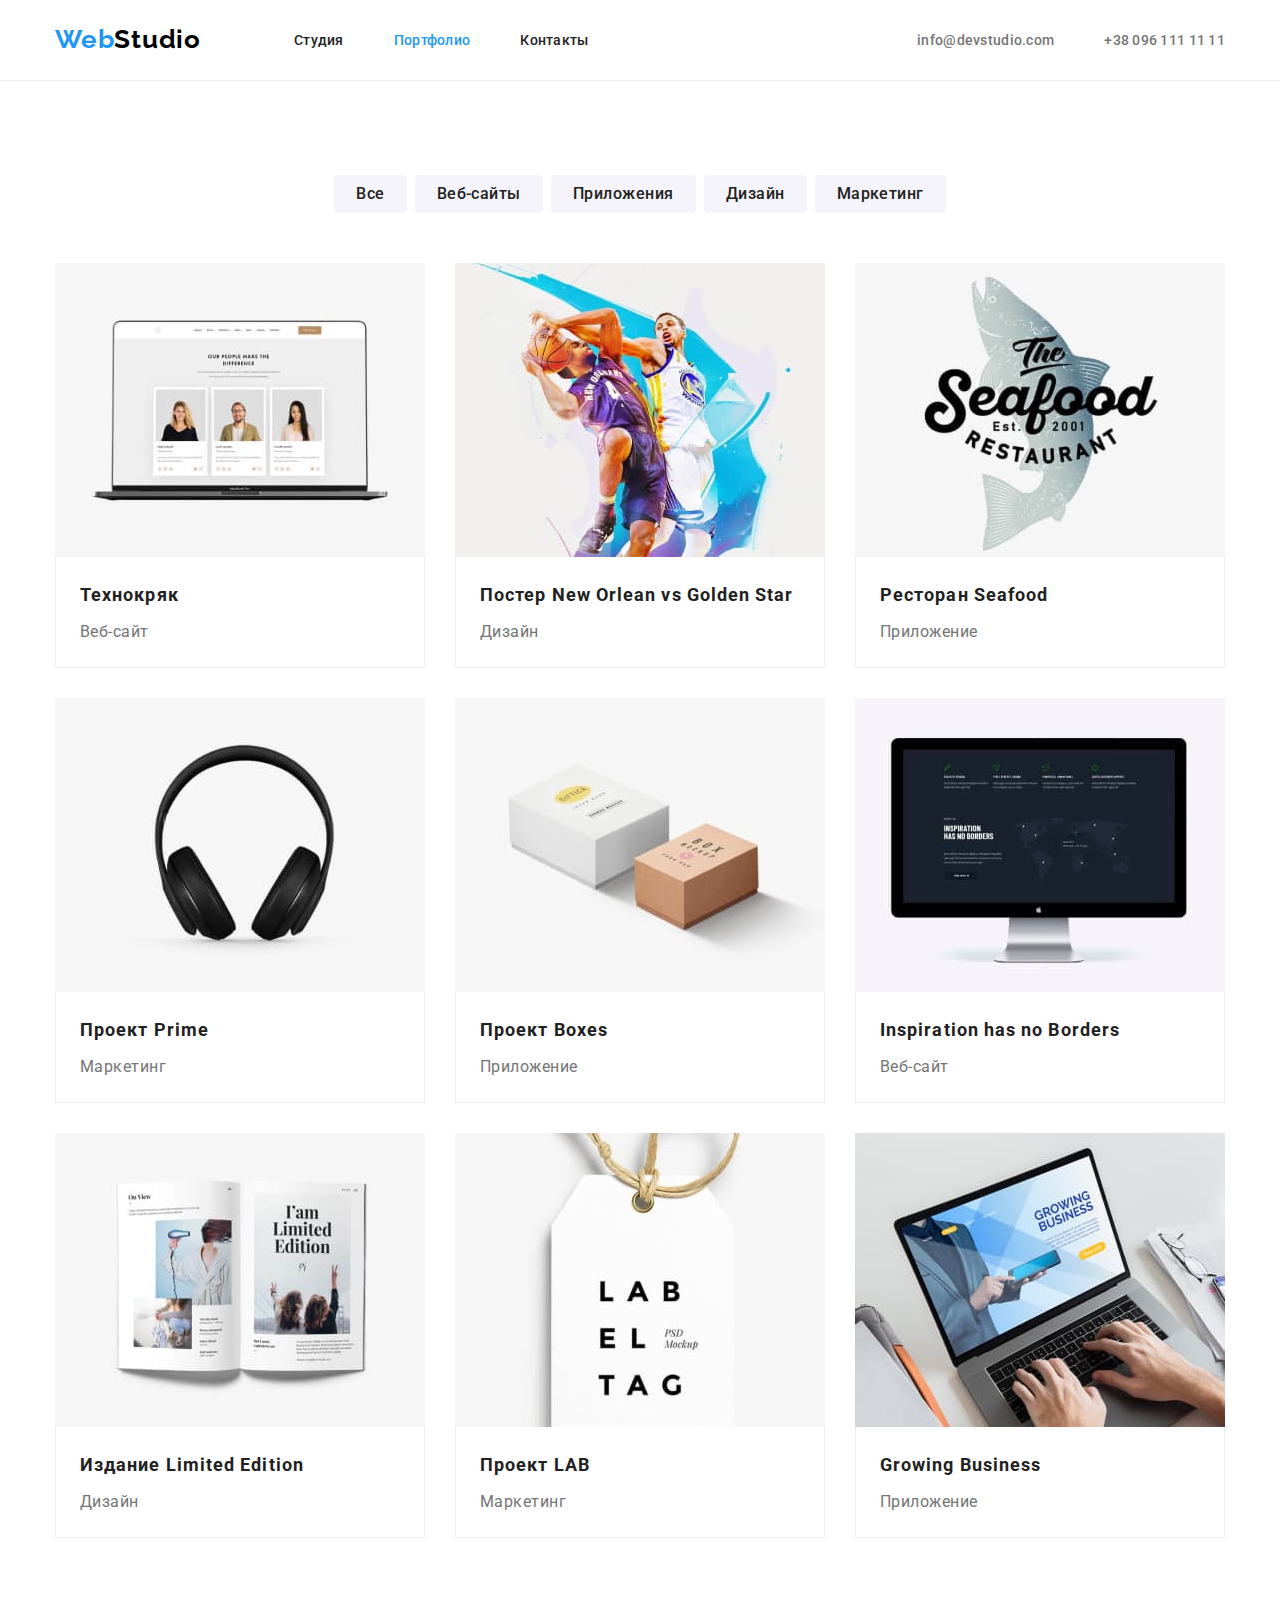
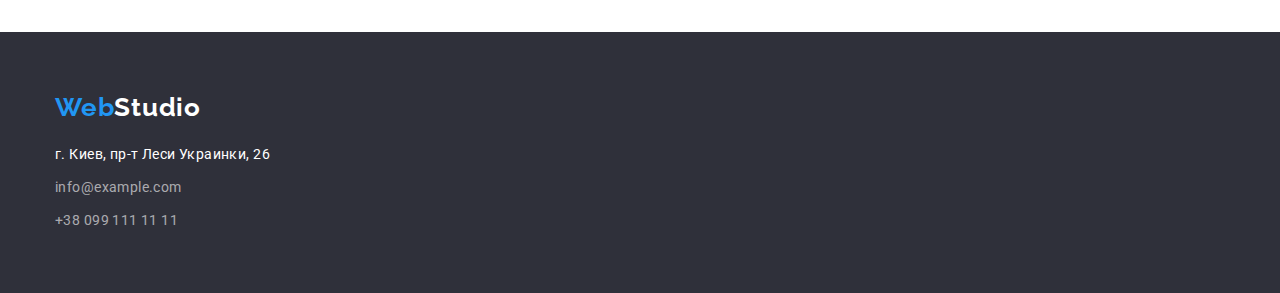
==== commit cb9cbae3: "Koррекция секций наша команда, приимушества" ====
--- a/portfolio.html
+++ b/portfolio.html
@@ -147,7 +147,7 @@
     </main>
     <footer class="footer">
       <div class="container">
-        <a href="index.html" class="logo"><span class="logo-blue">Web</span>Studio</a>
+        <a href="index.html" class="logo inverse"><span class="logo-blue">Web</span>Studio</a>
         <address>
           <p class="footer-address text">г. Киев, пр-т Леси Украинки, 26</p>
           <ul class="footer-list list">
--- a/css/styles.css
+++ b/css/styles.css
@@ -6,6 +6,8 @@
   --accent-color: #2196f3;
   --footer-link-color: rgba(255, 255, 255, 0.6);
   --black-color: #000;
+  --border-color: #eee;
+  --header-border-color: #ececec;
 
   --primary-background: #fff;
   --second-background: #f5f4fa;
@@ -62,8 +64,21 @@
   margin-right: auto;
 }
 
+.logo {
+  font-family: 'Raleway', sans-serif;
+  font-weight: 700;
+  font-size: 26px;
+  line-height: 1.2;
+  letter-spacing: 0.03em;
+  text-decoration: none;
+
+  color: var(--black-color);
+}
+
 .list {
   list-style: none;
+  padding-left: 0;
+  margin: 0;
 }
 
 .link {
@@ -92,11 +107,12 @@
 .img {
   display: block;
   max-width: 100%;
+  height: auto;
 }
 /* Шапка страницы */
 
 .page-header {
-  border-bottom: 1px solid #ececec;
+  border-bottom: 1px solid var(--header-border-color);
 
   background: var(--primary-background);
 }
@@ -111,29 +127,19 @@
 
 /* Логотип в хедере и футере*/
 .page-header .logo {
-  display: inline-block;
   margin-right: var(--logo-margin);
   padding-top: var(--header-logo-top-padding);
   padding-bottom: var(--header-logo-bottom-padding);
-
-  font-family: 'Raleway', sans-serif;
-  font-weight: 700;
-  font-size: 26px;
-  line-height: 1.2;
-  letter-spacing: 0.03em;
-  text-decoration: none;
-
-  color: var(--black-color);
-}
-
-.page-header .logo-blue {
+}
+
+.logo-blue {
   color: var(--accent-color);
 }
 
 /* Навигация в хедере */
 .site-nav {
   display: flex;
-  padding-left: 0px;
+  align-items: center;
 }
 
 .site-nav .item:not(:last-child) {
@@ -141,7 +147,6 @@
 }
 
 .site-nav .link {
-  display: inline-block;
   padding-top: var(--header-padding);
   padding-bottom: var(--header-padding);
 
@@ -159,7 +164,6 @@
 /* Контакты в хедере */
 .site-contact {
   display: flex;
-  padding-left: 0px;
   margin-left: auto;
 }
 
@@ -168,7 +172,6 @@
 }
 
 .site-contact .link {
-  display: inline-block;
   padding-top: var(--header-padding);
   padding-bottom: var(--header-padding);
 
@@ -234,11 +237,15 @@
 
 .feature-list {
   display: flex;
-  padding-left: 0;
-}
-
-.feature-list .item:not(:last-child) {
-  margin-right: var(--element-padding);
+  flex-wrap: wrap;
+  margin-left: calc(-1 * var(--element-padding));
+  margin-top: calc(-1 * var(--element-padding));
+}
+
+.feature-list .item {
+  margin-left: var(--element-padding);
+  margin-top: var(--element-padding);
+  flex-basis: calc((100% - 120px) / 4);
 }
 
 .feature-title {
@@ -263,19 +270,22 @@
 
 .work-list {
   display: flex;
-  padding-left: 0;
-}
-
+  flex-wrap: wrap;
+  margin-left: calc(-1 * var(--element-padding));
+  margin-top: calc(-1 * var(--element-padding));
+}
+
+.work-list .item {
+  margin-left: var(--element-padding);
+  margin-top: var(--element-padding);
+  flex-basis: calc((100% - 90px) / 3);
+}
 .work-title {
   margin-bottom: var(--title-margin);
 
   font-size: 36px;
   line-height: 1.17;
   text-align: center;
-}
-
-.work-list .item:not(:last-child) {
-  margin-right: var(--element-padding);
 }
 
 /* Cекция наша команда */
@@ -297,23 +307,28 @@
 
 .team-list {
   display: flex;
-  padding-left: 0px;
+  flex-wrap: wrap;
+  margin-left: calc(-1 * var(--element-padding));
+  margin-top: calc(-1 * var(--element-padding));
 }
 
 .team-сard {
-  text-align: center;
-}
-
-.team-сard:not(:last-child) {
-  margin-right: var(--element-padding);
+  margin-left: var(--element-padding);
+  margin-top: var(--element-padding);
+  flex-basis: calc((100% - 120px) / 4);
+
+  text-align: center;
 }
 
 .lower-card {
   padding-top: var(--element-padding);
   padding-bottom: var(--element-padding);
 
-  border: 1px solid transparent;
-  border-radius: 0px 0px 4px 4px;
+  border-left: 1px solid transparent;
+  border-right: 1px solid transparent;
+  border-bottom: 1px solid transparent;
+  border-bottom-left-radius: 4px;
+  border-bottom-right-radius: 4px;
 
   background: var(--primary-background);
 }
@@ -341,23 +356,11 @@
   background-color: var(--hero-footer-background);
 }
 
-.footer .logo {
-  display: inline-block;
+.logo.inverse {
+  display: block;
   margin-bottom: var(--footer-logo-margin);
 
-  font-family: 'Raleway', sans-serif;
-  font-weight: 700;
-  font-size: 26px;
-  line-height: 1.2;
-  letter-spacing: 0.03em;
-  text-decoration: none;
-
-  color: var(--black-color);
   color: var(--primary-background);
-}
-
-.footer .logo-blue {
-  color: var(--accent-color);
 }
 
 .footer .text {
@@ -374,10 +377,6 @@
   letter-spacing: 0.03em;
 }
 
-.footer-list {
-  padding-left: 0;
-}
-
 .footer-list .item:not(:last-child) {
   margin-bottom: var(--footer-list-margin);
 }
@@ -408,7 +407,6 @@
 .portfolio-filter {
   display: flex;
   margin-bottom: var(--title-margin);
-  padding-left: 0px;
   justify-content: center;
 }
 
@@ -437,9 +435,8 @@
 .portfolio-list {
   display: flex;
   flex-wrap: wrap;
-  padding-left: 0px;
-  margin-left: -30px;
-  margin-top: -30px;
+  margin-left: calc(-1 * var(--element-padding));
+  margin-top: calc(-1 * var(--element-padding));
 }
 .portfolio-card {
   margin-left: var(--element-padding);
@@ -451,8 +448,9 @@
 
 .portfolio-lower-card {
   padding: 20px 24px;
-  border: 1px solid #eeeeee;
-  border-top-color: transparent;
+  border-left: 1px solid var(--border-color);
+  border-right: 1px solid var(--border-color);
+  border-bottom: 1px solid var(--border-color);
 }
 
 .portfolio-card-title {
